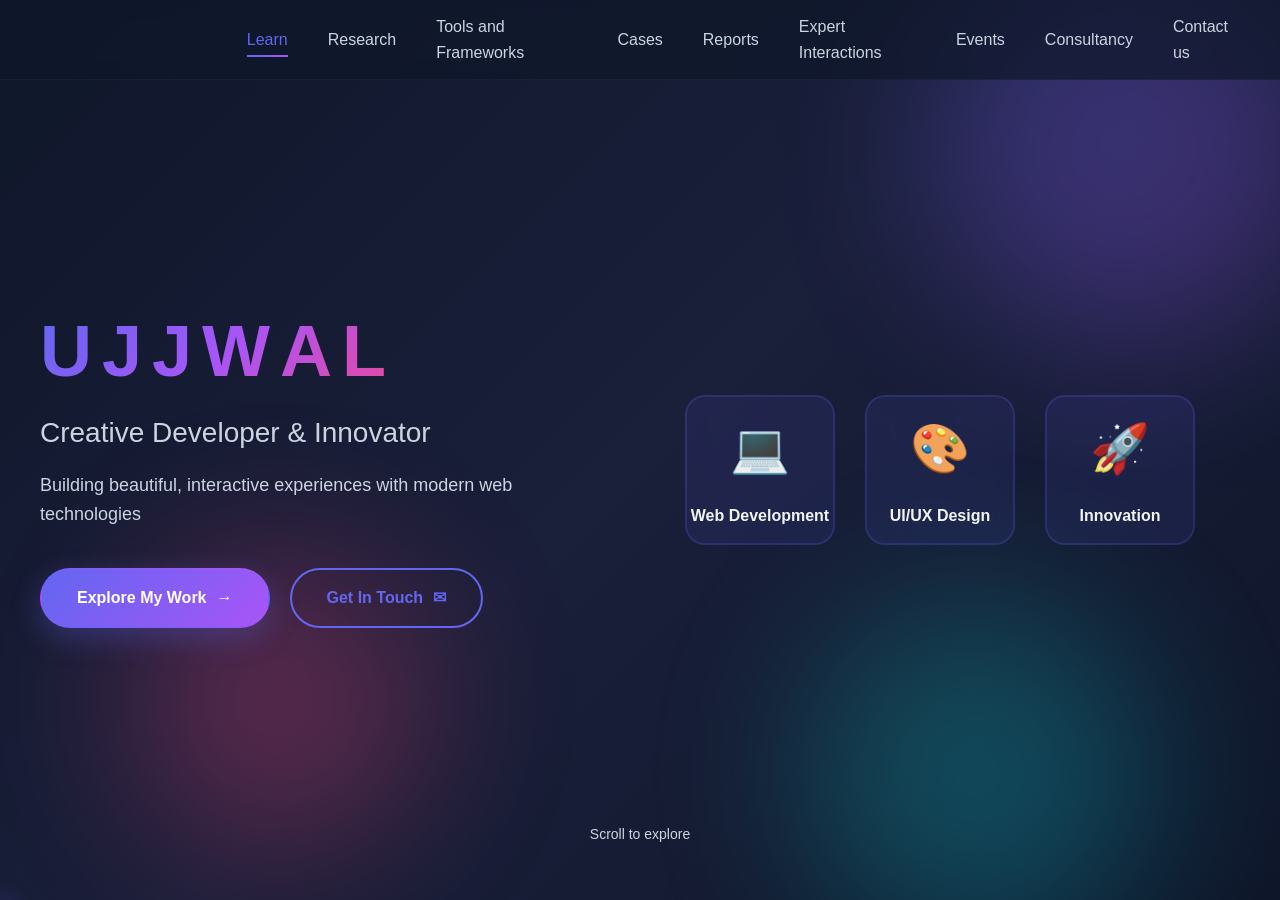
==== index.html @ 7ecb1245 "Update index.html" ====
<!DOCTYPE html>
<html lang="en">
<head>
    <meta charset="UTF-8">
    <meta name="viewport" content="width=device-width, initial-scale=1.0">
    <title> Servitization by Ujjwal</title>
    <link rel="stylesheet" href="styles.css">
</head>
<body>
    <!-- Animated Background -->
    <div class="animated-bg">
        <div class="bg-orb bg-orb-1"></div>
        <div class="bg-orb bg-orb-2"></div>
        <div class="bg-orb bg-orb-3"></div>
    </div>

    <!-- Navigation Bar -->
    <nav class="navbar">
        <div class="nav-container">
            <div class="logo">
                <span class="logo-text">
                    <span class="letter" style="--delay: 0s;">S</span>
                    <span class="letter" style="--delay: 0.05s;">E</span>
                    <span class="letter" style="--delay: 0.1s;">R</span>
                    <span class="letter" style="--delay: 0.15s;">V</span>
                    <span class="letter" style="--delay: 0.2s;">I</span>
                    <span class="letter" style="--delay: 0.25s;">T</span>
                    <span class="letter" style="--delay: 0.3s;">I</span>
                    <span class="letter" style="--delay: 0.35s;">Z</span>
                    <span class="letter" style="--delay: 0.4s;">A</span>
                    <span class="letter" style="--delay: 0.45s;">T</span>
                    <span class="letter" style="--delay: 0.5s;">I</span>
                    <span class="letter" style="--delay: 0.55s;">O</span>
                    <span class="letter" style="--delay: 0.6s;">N</span>
                </span>
            </div>
            <div class="nav-menu">
                <a href="index.html" class="nav-link active">Learn</a>
                <a href="about.html" class="nav-link">Research</a>
                <a href="about.html" class="nav-link">Tools and Frameworks</a>
                <a href="education.html" class="nav-link">Cases</a>
                <a href="experience.html" class="nav-link">Reports</a>
                <a href="publications.html" class="nav-link">Expert Interactions</a>
                <a href="conferences.html" class="nav-link">Events</a>
                <a href="contact.html" class="nav-link">Consultancy</a>
                <a href="contact.html" class="nav-link">Contact us</a>
            </div>
            <div class="hamburger">
                <span></span>
                <span></span>
                <span></span>
            </div>
        </div>
    </nav>

    <!-- Home Section -->
    <section class="hero">
        <div class="hero-content">
            <h1 class="hero-title">
                <span class="name-text">
                    <span class="char">U</span>
                    <span class="char">J</span>
                    <span class="char">J</span>
                    <span class="char">W</span>
                    <span class="char">A</span>
                    <span class="char">L</span>
                </span>
            </h1>
            <p class="hero-subtitle">Creative Developer & Innovator</p>
            <p class="hero-description">Building beautiful, interactive experiences with modern web technologies</p>
            
            <div class="cta-buttons">
                <a href="about.html" class="btn btn-primary">
                    <span class="btn-text">Explore My Work</span>
                    <span class="btn-icon">→</span>
                </a>
                <a href="contact.html" class="btn btn-secondary">
                    <span class="btn-text">Get In Touch</span>
                    <span class="btn-icon">✉</span>
                </a>
            </div>
        </div>

        <div class="floating-cards">
            <div class="card card-1">
                <div class="card-icon">💻</div>
                <p>Web Development</p>
            </div>
            <div class="card card-2">
                <div class="card-icon">🎨</div>
                <p>UI/UX Design</p>
            </div>
            <div class="card card-3">
                <div class="card-icon">🚀</div>
                <p>Innovation</p>
            </div>
        </div>
    </section>

    <!-- Scroll Indicator -->
    <div class="scroll-indicator">
        <span>Scroll to explore</span>
        <div class="scroll-mouse">
            <div class="scroll-wheel"></div>
        </div>
    </div>

    <!-- Cursor -->
    <div class="custom-cursor"></div>
    <div class="cursor-follower"></div>

    <script src="script.js"></script>
</body>
</html>
---- styles.css ----
:root { --primary-color: #6366f1; --secondary-color: #a855f7; --accent-color: #ec4899; --dark-bg: #0f172a; --dark-lighter: #1e293b; --text-primary: #f1f5f9; --text-secondary: #cbd5e1; } * { margin: 0; padding: 0; box-sizing: border-box; } html { scroll-behavior: smooth; } body { font-family: 'Segoe UI', Tahoma, Geneva, Verdana, sans-serif; background-color: var(--dark-bg); color: var(--text-primary); overflow-x: hidden; line-height: 1.6; } .animated-bg { position: fixed; top: 0; left: 0; width: 100%; height: 100%; z-index: -1; background: linear-gradient(135deg, #0f172a 0%, #1a1f3a 50%, #0f172a 100%); overflow: hidden; } .bg-orb { position: absolute; border-radius: 50%; filter: blur(80px); opacity: 0.3; animation: float 15s ease-in-out infinite; } .bg-orb-1 { width: 400px; height: 400px; background: linear-gradient(135deg, #6366f1, #a855f7); top: -50px; right: -50px; } .bg-orb-2 { width: 300px; height: 300px; background: linear-gradient(135deg, #ec4899, #f43f5e); bottom: 50px; left: 10%; animation-delay: 5s; } .bg-orb-3 { width: 350px; height: 350px; background: linear-gradient(135deg, #14b8a6, #06b6d4); bottom: -50px; right: 10%; animation-delay: 10s; } @keyframes float { 0%, 100% { transform: translate(0, 0); } 50% { transform: translate(30px, -30px); } } .custom-cursor, .cursor-follower { position: fixed; pointer-events: none; z-index: 9999; } .custom-cursor { width: 12px; height: 12px; background-color: var(--primary-color); border-radius: 50%; box-shadow: 0 0 20px rgba(99, 102, 241, 0.6); } .cursor-follower { width: 40px; height: 40px; border: 2px solid var(--primary-color); border-radius: 50%; opacity: 0.5; } .navbar { position: fixed; top: 0; left: 0; width: 100%; height: 80px; background: rgba(15, 23, 42, 0.7); backdrop-filter: blur(10px); border-bottom: 1px solid rgba(51, 65, 85, 0.2); z-index: 1000; display: flex; align-items: center; padding: 0 40px; } .nav-container { max-width: 1400px; margin: 0 auto; width: 100%; display: flex; align-items: center; justify-content: space-between; } .logo-text { display: flex; gap: 2px; font-size: 24px; font-weight: 800; background: linear-gradient(135deg, #6366f1, #a855f7, #ec4899); -webkit-background-clip: text; -webkit-text-fill-color: transparent; background-clip: text; } .letter { display: inline-block; animation: letterFloat 3s ease-in-out infinite; } @keyframes letterFloat { 0%, 100% { transform: translateY(0); } 50% { transform: translateY(-10px); } } .nav-menu { display: flex; gap: 40px; align-items: center; } .nav-link { color: var(--text-secondary); text-decoration: none; font-weight: 500; position: relative; transition: all 0.3s ease; } .nav-link::after { content: ''; position: absolute; bottom: -5px; left: 0; width: 0; height: 2px; background: linear-gradient(90deg, var(--primary-color), var(--secondary-color)); transition: width 0.3s ease; } .nav-link:hover, .nav-link.active { color: var(--primary-color); } .nav-link:hover::after, .nav-link.active::after { width: 100%; } .hero { min-height: 100vh; display: flex; align-items: center; justify-content: space-between; padding: 80px 40px 40px; max-width: 1400px; margin: 0 auto; position: relative; } .hero-content { flex: 1; } .hero-title { font-size: 72px; font-weight: 900; line-height: 1.1; margin-bottom: 20px; background: linear-gradient(135deg, #6366f1, #a855f7, #ec4899, #f97316); -webkit-background-clip: text; -webkit-text-fill-color: transparent; background-clip: text; } .name-text { display: flex; flex-wrap: wrap; gap: 10px; } .char { display: inline-block; animation: charBounce 0.6s ease-out backwards; } @keyframes charBounce { 0% { opacity: 0; transform: translateY(50px) scale(0.3); } 50% { transform: translateY(-10px); } 100% { opacity: 1; transform: translateY(0) scale(1); } } .hero-subtitle { font-size: 28px; color: var(--text-secondary); margin-bottom: 15px; } .hero-description { font-size: 18px; color: var(--text-secondary); margin-bottom: 40px; max-width: 500px; } .cta-buttons { display: flex; gap: 20px; flex-wrap: wrap; } .btn { padding: 15px 35px; border-radius: 50px; text-decoration: none; font-weight: 600; display: inline-flex; align-items: center; gap: 10px; transition: all 0.3s ease; border: 2px solid transparent; cursor: pointer; } .btn-primary { background: linear-gradient(135deg, var(--primary-color), var(--secondary-color)); color: white; box-shadow: 0 10px 30px rgba(99, 102, 241, 0.3); } .btn-primary:hover { transform: translateY(-3px); box-shadow: 0 15px 40px rgba(99, 102, 241, 0.5); } .btn-secondary { background: transparent; border: 2px solid var(--primary-color); color: var(--primary-color); } .btn-secondary:hover { background: var(--primary-color); color: white; } .floating-cards { flex: 1; display: flex; justify-content: center; align-items: center; gap: 30px; flex-wrap: wrap; } .card { width: 150px; height: 150px; background: rgba(99, 102, 241, 0.1); border: 2px solid rgba(99, 102, 241, 0.2); border-radius: 20px; display: flex; flex-direction: column; align-items: center; justify-content: center; gap: 15px; backdrop-filter: blur(10px); animation: floatCard 6s ease-in-out infinite; transition: all 0.3s ease; } .card:hover { border-color: var(--primary-color); background: rgba(99, 102, 241, 0.15); transform: scale(1.05); } .card-icon { font-size: 48px; } .card p { text-align: center; font-weight: 600; } @keyframes floatCard { 0%, 100% { transform: translateY(0); } 50% { transform: translateY(-20px); } } .scroll-indicator { position: absolute; bottom: 40px; left: 50%; transform: translateX(-50%); text-align: center; } .scroll-indicator span { display: block; margin-bottom: 15px; color: var(--text-secondary); font-size: 14px; } .container { max-width: 1200px; margin: 0 auto; padding: 0 40px; } .section-title { font-size: 56px; font-weight: 900; text-align: center; margin-bottom: 60px; background: linear-gradient(135deg, var(--primary-color), var(--secondary-color), var(--accent-color)); -webkit-background-clip: text; -webkit-text-fill-color: transparent; background-clip: text; } .about-section, .education-section, .experience-section, .publications-section, .conferences-section, .contact-section { min-height: 100vh; padding: 100px 40px; display: flex; align-items: center; } .about-content { display: grid; grid-template-columns: 1fr 1fr; gap: 60px; align-items: start; } .about-text p { font-size: 18px; color: var(--text-secondary); margin-bottom: 20px; line-height: 1.8; } .skills-grid { display: grid; grid-template-columns: repeat(auto-fit, minmax(200px, 1fr)); gap: 20px; } .skill-card { background: rgba(99, 102, 241, 0.1); border: 2px solid rgba(99, 102, 241, 0.2); border-radius: 15px; padding: 25px; backdrop-filter: blur(10px); transition: all 0.3s ease; } .skill-card:hover { border-color: var(--secondary-color); background: rgba(168, 85, 247, 0.15); transform: translateY(-10px); } .skill-card h3 { color: var(--primary-color); margin-bottom: 15px; } .skill-card ul { list-style: none; } .skill-card li { color: var(--text-secondary); padding: 8px 0; } .timeline { position: relative; padding: 20px 0; } .timeline::before { content: ''; position: absolute; left: 50%; transform: translateX(-50%); width: 2px; height: 100%; background: linear-gradient(180deg, var(--primary-color), var(--secondary-color), transparent); } .timeline-item { margin-bottom: 50px; position: relative; } .timeline-marker { position: absolute; left: 50%; transform: translateX(-50%); width: 20px; height: 20px; background: var(--primary-color); border: 4px solid var(--dark-bg); border-radius: 50%; top: 0; } .timeline-content { width: calc(50% - 30px); background: rgba(99, 102, 241, 0.1); border: 2px solid rgba(99, 102, 241, 0.2); border-radius: 15px; padding: 25px; backdrop-filter: blur(10px); transition: all 0.3s ease; } .timeline-item:nth-child(odd) .timeline-content { margin-left: 0; margin-right: auto; } .timeline-item:nth-child(even) .timeline-content { margin-left: auto; margin-right: 0; } .timeline-content:hover { border-color: var(--secondary-color); background: rgba(168, 85, 247, 0.15); } .timeline-content h3 { color: var(--primary-color); margin-bottom: 10px; } .institution, .company { font-weight: 600; color: var(--secondary-color); } .publications-grid, .conferences-grid { display: grid; grid-template-columns: repeat(auto-fit, minmax(300px, 1fr)); gap: 25px; } .publication-card, .conference-card { background: rgba(99, 102, 241, 0.1); border: 2px solid rgba(99, 102, 241, 0.2); border-radius: 15px; padding: 25px; backdrop-filter: blur(10px); transition: all 0.3s ease; } .publication-card:hover, .conference-card:hover { border-color: var(--secondary-color); background: rgba(168, 85, 247, 0.15); transform: translateY(-10px); } .pub-date, .conf-status { background: rgba(99, 102, 241, 0.2); color: var(--primary-color); padding: 5px 12px; border-radius: 20px; font-size: 12px; font-weight: 600; } .contact-content { display: grid; grid-template-columns: 1fr 1fr; gap: 60px; margin-bottom: 80px; } .contact-info { display: grid; grid-template-columns: 1fr 1fr; gap: 20px; } .contact-card { background: rgba(99, 102, 241, 0.1); border: 2px solid rgba(99, 102, 241, 0.2); border-radius: 15px; padding: 25px; backdrop-filter: blur(10px); text-align: center; transition: all 0.3s ease; } .contact-card:hover { border-color: var(--secondary-color); background: rgba(168, 85, 247, 0.15); transform: translateY(-10px); } .contact-icon { font-size: 40px; margin-bottom: 15px; } .contact-form { display: flex; flex-direction: column; gap: 20px; } .form-group { display: flex; flex-direction: column; gap: 10px; } .form-group label { color: var(--text-primary); font-weight: 600; } .form-group input, .form-group textarea { background: rgba(99, 102, 241, 0.1); border: 2px solid rgba(99, 102, 241, 0.2); border-radius: 10px; padding: 12px 16px; color: var(--text-primary); font-family: inherit; font-size: 16px; transition: all 0.3s ease; } .form-group input:focus, .form-group textarea:focus { outline: none; border-color: var(--secondary-color); background: rgba(168, 85, 247, 0.15); } .form-submit { width: 100%; margin-top: 10px; } @media (max-width: 1024px) { .hero { flex-direction: column; text-align: center; } .about-content { grid-template-columns: 1fr; } .contact-content { grid-template-columns: 1fr; } .timeline::before { left: 0; } .timeline-content { width: 100%; margin-left: 0 !important; } } @media (max-width: 768px) { .nav-menu { display: none; } .hero { padding: 80px 20px 40px; } .hero-title { font-size: 36px; } .section-title { font-size: 36px; } .floating-cards { flex-direction: column; } .navbar { padding: 0 20px; } .container { padding: 0 20px; } }
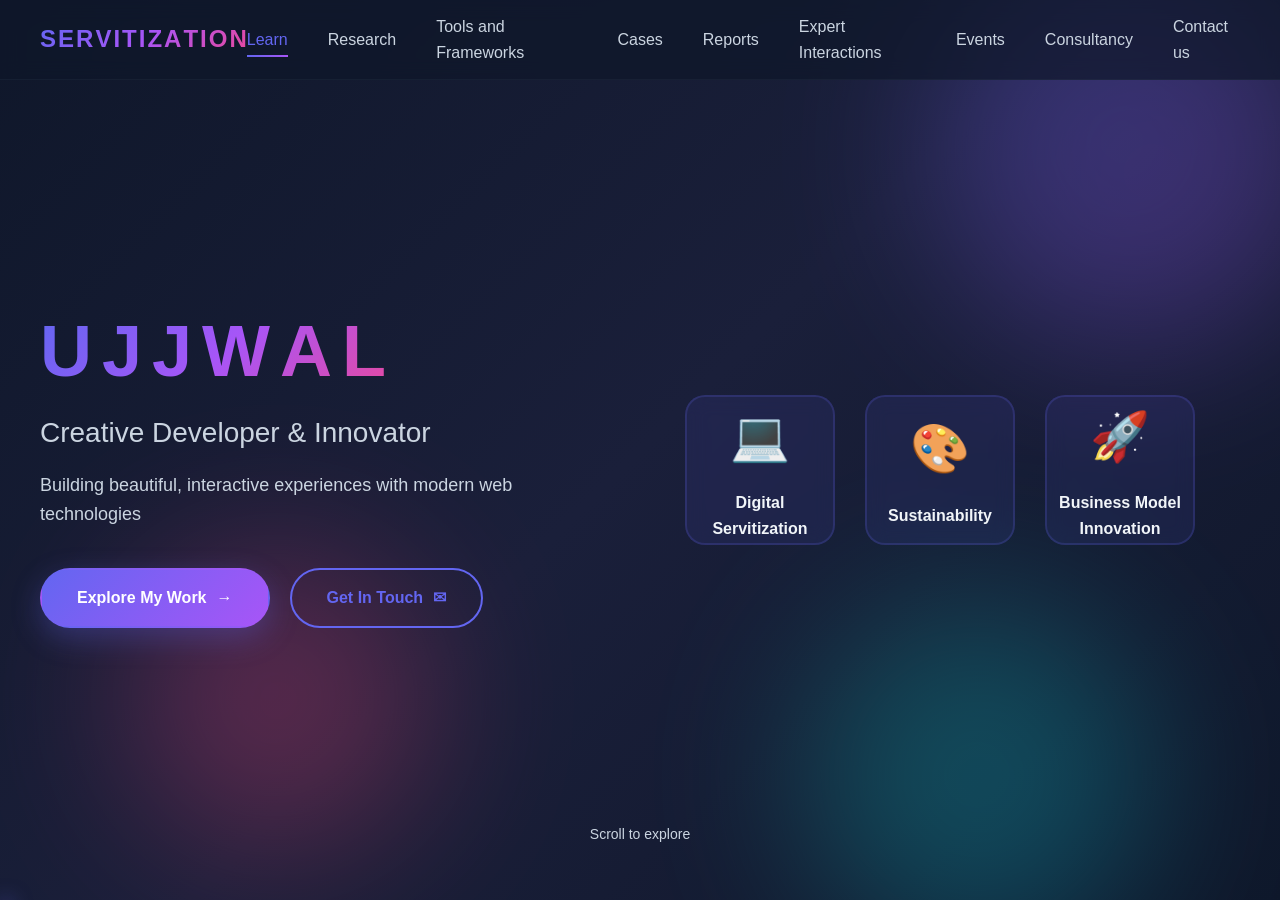
==== commit bab1933c: "Update index.html" ====
--- a/index.html
+++ b/index.html
@@ -84,15 +84,15 @@
         <div class="floating-cards">
             <div class="card card-1">
                 <div class="card-icon">💻</div>
-                <p>Web Development</p>
+                <p>Digital Servitization</p>
             </div>
             <div class="card card-2">
                 <div class="card-icon">🎨</div>
-                <p>UI/UX Design</p>
+                <p>Sustainability</p>
             </div>
             <div class="card card-3">
                 <div class="card-icon">🚀</div>
-                <p>Innovation</p>
+                <p>Business Model Innovation</p>
             </div>
         </div>
     </section>
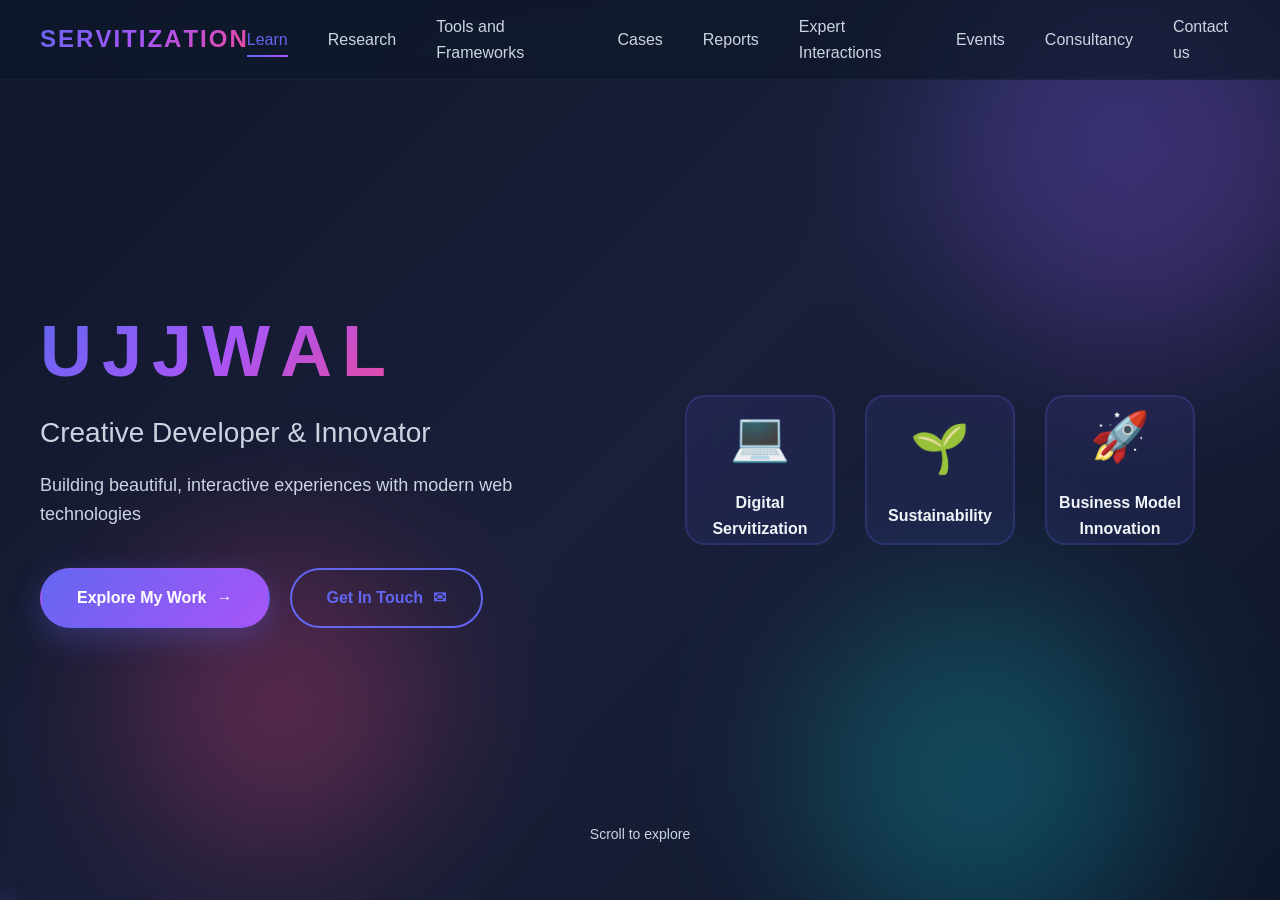
==== commit 8a8b2278: "Update index.html" ====
--- a/index.html
+++ b/index.html
@@ -87,7 +87,7 @@
                 <p>Digital Servitization</p>
             </div>
             <div class="card card-2">
-                <div class="card-icon">🎨</div>
+                <div class="card-icon">🌱</div>
                 <p>Sustainability</p>
             </div>
             <div class="card card-3">
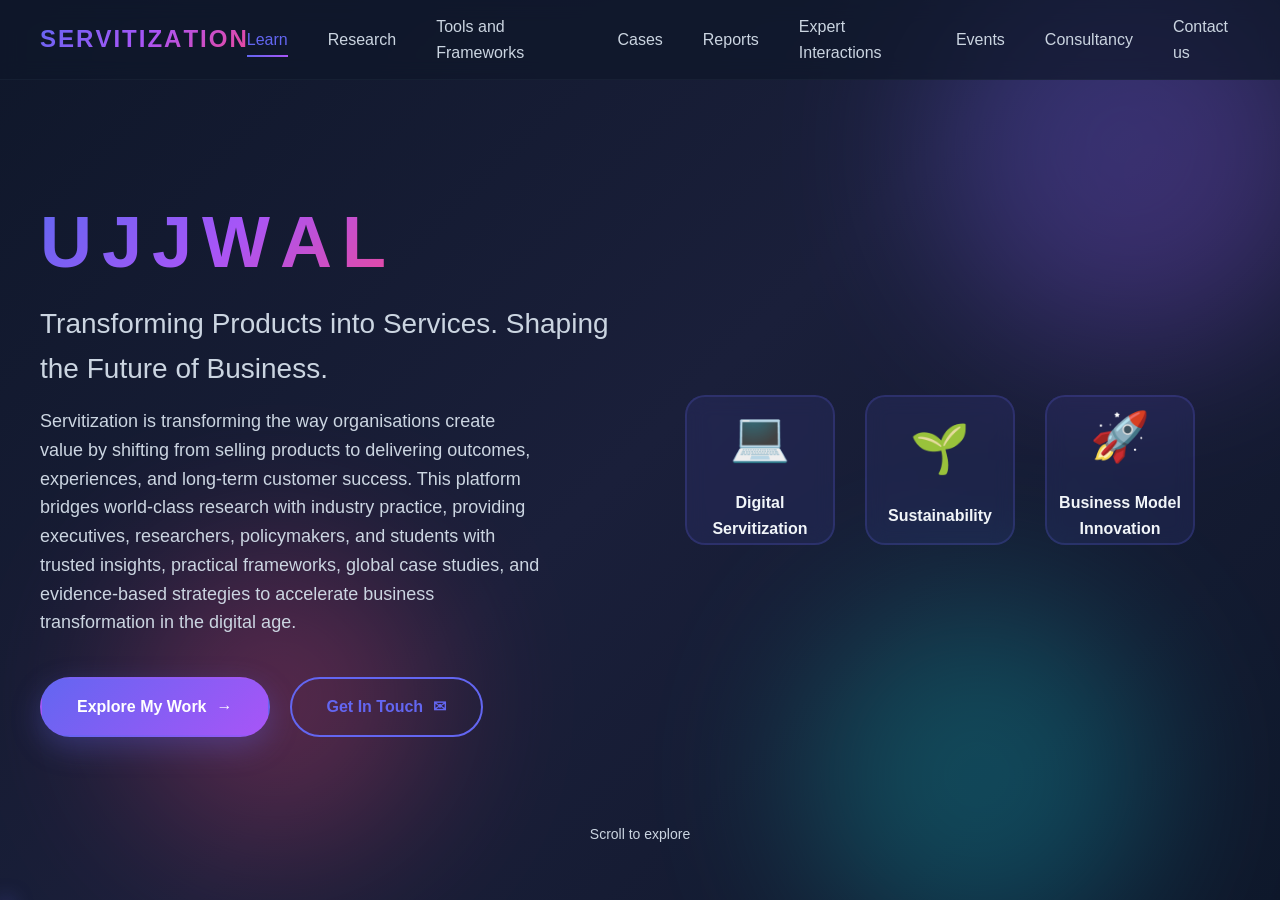
==== commit 32f8b3f7: "Update index.html" ====
--- a/index.html
+++ b/index.html
@@ -66,8 +66,8 @@
                     <span class="char">L</span>
                 </span>
             </h1>
-            <p class="hero-subtitle">Creative Developer & Innovator</p>
-            <p class="hero-description">Building beautiful, interactive experiences with modern web technologies</p>
+            <p class="hero-subtitle">Transforming Products into Services. Shaping the Future of Business.</p>
+            <p class="hero-description">Servitization is transforming the way organisations create value by shifting from selling products to delivering outcomes, experiences, and long-term customer success. This platform bridges world-class research with industry practice, providing executives, researchers, policymakers, and students with trusted insights, practical frameworks, global case studies, and evidence-based strategies to accelerate business transformation in the digital age.</p>
             
             <div class="cta-buttons">
                 <a href="about.html" class="btn btn-primary">
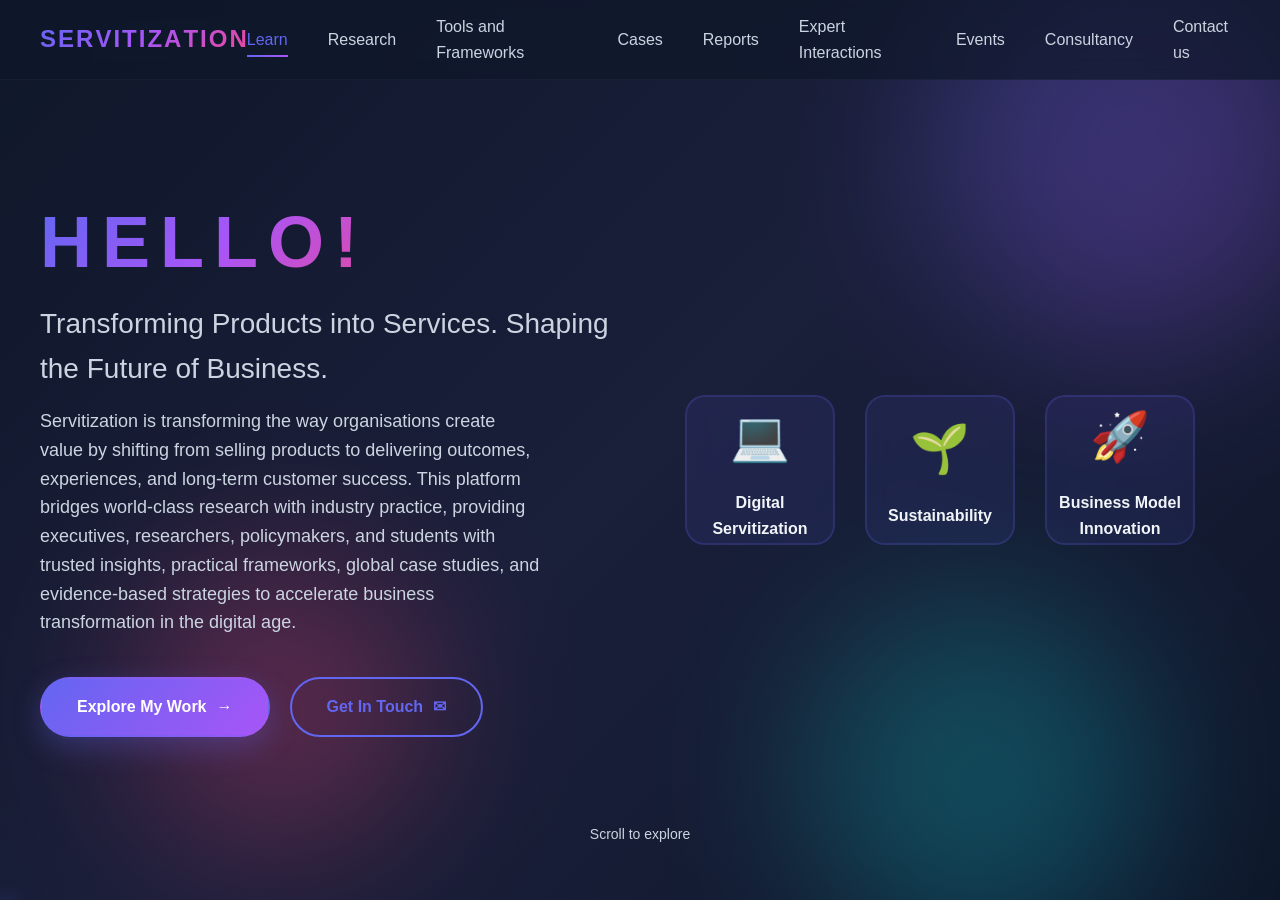
==== commit 2cf32fa1: "Update index.html" ====
--- a/index.html
+++ b/index.html
@@ -58,12 +58,12 @@
         <div class="hero-content">
             <h1 class="hero-title">
                 <span class="name-text">
-                    <span class="char">U</span>
-                    <span class="char">J</span>
-                    <span class="char">J</span>
-                    <span class="char">W</span>
-                    <span class="char">A</span>
+                    <span class="char">H</span>
+                    <span class="char">E</span>
                     <span class="char">L</span>
+                    <span class="char">L</span>
+                    <span class="char">O</span>
+                    <span class="char">!</span>
                 </span>
             </h1>
             <p class="hero-subtitle">Transforming Products into Services. Shaping the Future of Business.</p>
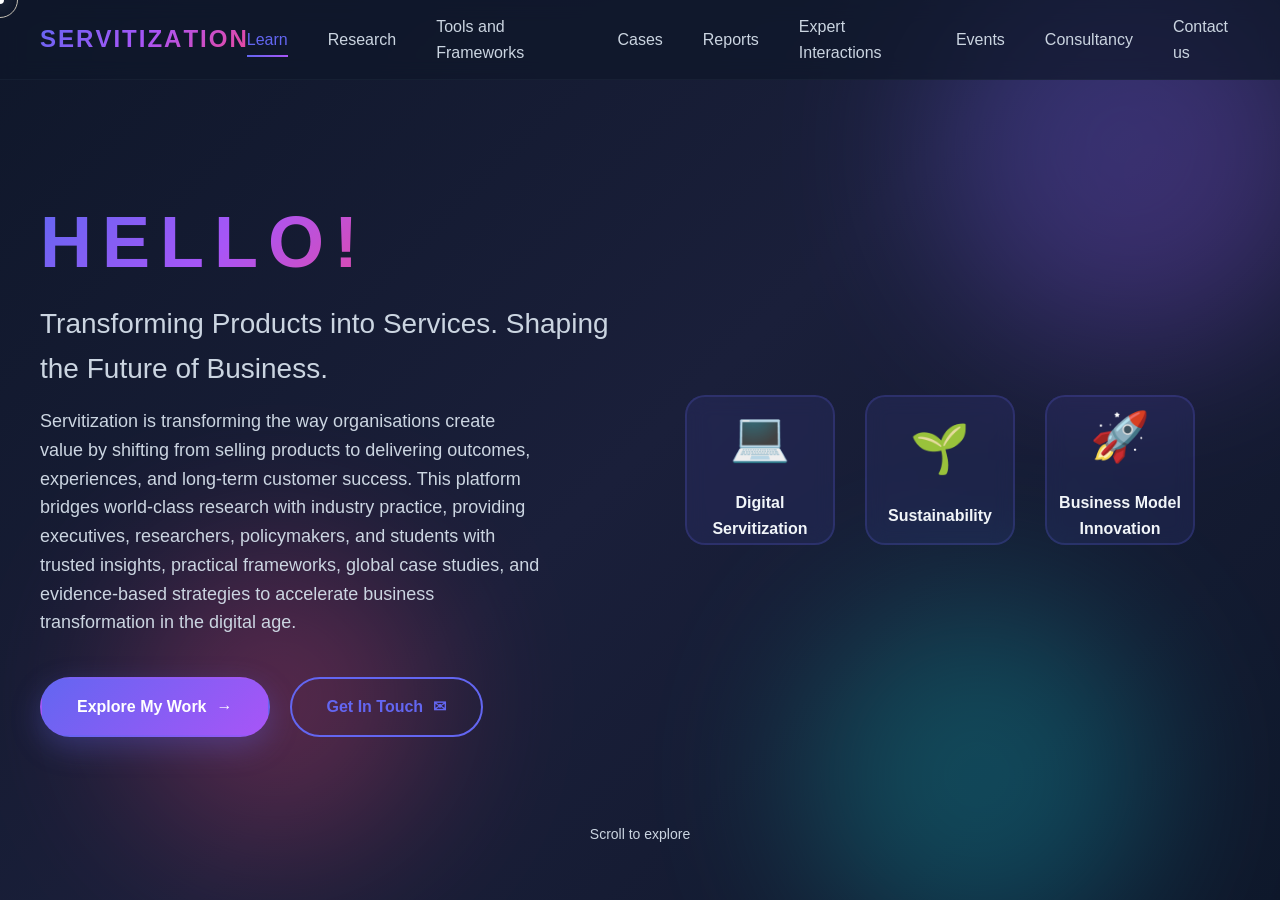
==== commit 4a85c39b: "Fix HTML structure by moving closing body tag" ====
--- a/index.html
+++ b/index.html
@@ -105,10 +105,11 @@
         </div>
     </div>
 
+
+</body>
     <!-- Cursor -->
     <div class="custom-cursor"></div>
     <div class="cursor-follower"></div>
 
     <script src="script.js"></script>
-</body>
 </html>
--- a/styles.css
+++ b/styles.css
@@ -1 +1,45 @@
-:root { --primary-color: #6366f1; --secondary-color: #a855f7; --accent-color: #ec4899; --dark-bg: #0f172a; --dark-lighter: #1e293b; --text-primary: #f1f5f9; --text-secondary: #cbd5e1; } * { margin: 0; padding: 0; box-sizing: border-box; } html { scroll-behavior: smooth; } body { font-family: 'Segoe UI', Tahoma, Geneva, Verdana, sans-serif; background-color: var(--dark-bg); color: var(--text-primary); overflow-x: hidden; line-height: 1.6; } .animated-bg { position: fixed; top: 0; left: 0; width: 100%; height: 100%; z-index: -1; background: linear-gradient(135deg, #0f172a 0%, #1a1f3a 50%, #0f172a 100%); overflow: hidden; } .bg-orb { position: absolute; border-radius: 50%; filter: blur(80px); opacity: 0.3; animation: float 15s ease-in-out infinite; } .bg-orb-1 { width: 400px; height: 400px; background: linear-gradient(135deg, #6366f1, #a855f7); top: -50px; right: -50px; } .bg-orb-2 { width: 300px; height: 300px; background: linear-gradient(135deg, #ec4899, #f43f5e); bottom: 50px; left: 10%; animation-delay: 5s; } .bg-orb-3 { width: 350px; height: 350px; background: linear-gradient(135deg, #14b8a6, #06b6d4); bottom: -50px; right: 10%; animation-delay: 10s; } @keyframes float { 0%, 100% { transform: translate(0, 0); } 50% { transform: translate(30px, -30px); } } .custom-cursor, .cursor-follower { position: fixed; pointer-events: none; z-index: 9999; } .custom-cursor { width: 12px; height: 12px; background-color: var(--primary-color); border-radius: 50%; box-shadow: 0 0 20px rgba(99, 102, 241, 0.6); } .cursor-follower { width: 40px; height: 40px; border: 2px solid var(--primary-color); border-radius: 50%; opacity: 0.5; } .navbar { position: fixed; top: 0; left: 0; width: 100%; height: 80px; background: rgba(15, 23, 42, 0.7); backdrop-filter: blur(10px); border-bottom: 1px solid rgba(51, 65, 85, 0.2); z-index: 1000; display: flex; align-items: center; padding: 0 40px; } .nav-container { max-width: 1400px; margin: 0 auto; width: 100%; display: flex; align-items: center; justify-content: space-between; } .logo-text { display: flex; gap: 2px; font-size: 24px; font-weight: 800; background: linear-gradient(135deg, #6366f1, #a855f7, #ec4899); -webkit-background-clip: text; -webkit-text-fill-color: transparent; background-clip: text; } .letter { display: inline-block; animation: letterFloat 3s ease-in-out infinite; } @keyframes letterFloat { 0%, 100% { transform: translateY(0); } 50% { transform: translateY(-10px); } } .nav-menu { display: flex; gap: 40px; align-items: center; } .nav-link { color: var(--text-secondary); text-decoration: none; font-weight: 500; position: relative; transition: all 0.3s ease; } .nav-link::after { content: ''; position: absolute; bottom: -5px; left: 0; width: 0; height: 2px; background: linear-gradient(90deg, var(--primary-color), var(--secondary-color)); transition: width 0.3s ease; } .nav-link:hover, .nav-link.active { color: var(--primary-color); } .nav-link:hover::after, .nav-link.active::after { width: 100%; } .hero { min-height: 100vh; display: flex; align-items: center; justify-content: space-between; padding: 80px 40px 40px; max-width: 1400px; margin: 0 auto; position: relative; } .hero-content { flex: 1; } .hero-title { font-size: 72px; font-weight: 900; line-height: 1.1; margin-bottom: 20px; background: linear-gradient(135deg, #6366f1, #a855f7, #ec4899, #f97316); -webkit-background-clip: text; -webkit-text-fill-color: transparent; background-clip: text; } .name-text { display: flex; flex-wrap: wrap; gap: 10px; } .char { display: inline-block; animation: charBounce 0.6s ease-out backwards; } @keyframes charBounce { 0% { opacity: 0; transform: translateY(50px) scale(0.3); } 50% { transform: translateY(-10px); } 100% { opacity: 1; transform: translateY(0) scale(1); } } .hero-subtitle { font-size: 28px; color: var(--text-secondary); margin-bottom: 15px; } .hero-description { font-size: 18px; color: var(--text-secondary); margin-bottom: 40px; max-width: 500px; } .cta-buttons { display: flex; gap: 20px; flex-wrap: wrap; } .btn { padding: 15px 35px; border-radius: 50px; text-decoration: none; font-weight: 600; display: inline-flex; align-items: center; gap: 10px; transition: all 0.3s ease; border: 2px solid transparent; cursor: pointer; } .btn-primary { background: linear-gradient(135deg, var(--primary-color), var(--secondary-color)); color: white; box-shadow: 0 10px 30px rgba(99, 102, 241, 0.3); } .btn-primary:hover { transform: translateY(-3px); box-shadow: 0 15px 40px rgba(99, 102, 241, 0.5); } .btn-secondary { background: transparent; border: 2px solid var(--primary-color); color: var(--primary-color); } .btn-secondary:hover { background: var(--primary-color); color: white; } .floating-cards { flex: 1; display: flex; justify-content: center; align-items: center; gap: 30px; flex-wrap: wrap; } .card { width: 150px; height: 150px; background: rgba(99, 102, 241, 0.1); border: 2px solid rgba(99, 102, 241, 0.2); border-radius: 20px; display: flex; flex-direction: column; align-items: center; justify-content: center; gap: 15px; backdrop-filter: blur(10px); animation: floatCard 6s ease-in-out infinite; transition: all 0.3s ease; } .card:hover { border-color: var(--primary-color); background: rgba(99, 102, 241, 0.15); transform: scale(1.05); } .card-icon { font-size: 48px; } .card p { text-align: center; font-weight: 600; } @keyframes floatCard { 0%, 100% { transform: translateY(0); } 50% { transform: translateY(-20px); } } .scroll-indicator { position: absolute; bottom: 40px; left: 50%; transform: translateX(-50%); text-align: center; } .scroll-indicator span { display: block; margin-bottom: 15px; color: var(--text-secondary); font-size: 14px; } .container { max-width: 1200px; margin: 0 auto; padding: 0 40px; } .section-title { font-size: 56px; font-weight: 900; text-align: center; margin-bottom: 60px; background: linear-gradient(135deg, var(--primary-color), var(--secondary-color), var(--accent-color)); -webkit-background-clip: text; -webkit-text-fill-color: transparent; background-clip: text; } .about-section, .education-section, .experience-section, .publications-section, .conferences-section, .contact-section { min-height: 100vh; padding: 100px 40px; display: flex; align-items: center; } .about-content { display: grid; grid-template-columns: 1fr 1fr; gap: 60px; align-items: start; } .about-text p { font-size: 18px; color: var(--text-secondary); margin-bottom: 20px; line-height: 1.8; } .skills-grid { display: grid; grid-template-columns: repeat(auto-fit, minmax(200px, 1fr)); gap: 20px; } .skill-card { background: rgba(99, 102, 241, 0.1); border: 2px solid rgba(99, 102, 241, 0.2); border-radius: 15px; padding: 25px; backdrop-filter: blur(10px); transition: all 0.3s ease; } .skill-card:hover { border-color: var(--secondary-color); background: rgba(168, 85, 247, 0.15); transform: translateY(-10px); } .skill-card h3 { color: var(--primary-color); margin-bottom: 15px; } .skill-card ul { list-style: none; } .skill-card li { color: var(--text-secondary); padding: 8px 0; } .timeline { position: relative; padding: 20px 0; } .timeline::before { content: ''; position: absolute; left: 50%; transform: translateX(-50%); width: 2px; height: 100%; background: linear-gradient(180deg, var(--primary-color), var(--secondary-color), transparent); } .timeline-item { margin-bottom: 50px; position: relative; } .timeline-marker { position: absolute; left: 50%; transform: translateX(-50%); width: 20px; height: 20px; background: var(--primary-color); border: 4px solid var(--dark-bg); border-radius: 50%; top: 0; } .timeline-content { width: calc(50% - 30px); background: rgba(99, 102, 241, 0.1); border: 2px solid rgba(99, 102, 241, 0.2); border-radius: 15px; padding: 25px; backdrop-filter: blur(10px); transition: all 0.3s ease; } .timeline-item:nth-child(odd) .timeline-content { margin-left: 0; margin-right: auto; } .timeline-item:nth-child(even) .timeline-content { margin-left: auto; margin-right: 0; } .timeline-content:hover { border-color: var(--secondary-color); background: rgba(168, 85, 247, 0.15); } .timeline-content h3 { color: var(--primary-color); margin-bottom: 10px; } .institution, .company { font-weight: 600; color: var(--secondary-color); } .publications-grid, .conferences-grid { display: grid; grid-template-columns: repeat(auto-fit, minmax(300px, 1fr)); gap: 25px; } .publication-card, .conference-card { background: rgba(99, 102, 241, 0.1); border: 2px solid rgba(99, 102, 241, 0.2); border-radius: 15px; padding: 25px; backdrop-filter: blur(10px); transition: all 0.3s ease; } .publication-card:hover, .conference-card:hover { border-color: var(--secondary-color); background: rgba(168, 85, 247, 0.15); transform: translateY(-10px); } .pub-date, .conf-status { background: rgba(99, 102, 241, 0.2); color: var(--primary-color); padding: 5px 12px; border-radius: 20px; font-size: 12px; font-weight: 600; } .contact-content { display: grid; grid-template-columns: 1fr 1fr; gap: 60px; margin-bottom: 80px; } .contact-info { display: grid; grid-template-columns: 1fr 1fr; gap: 20px; } .contact-card { background: rgba(99, 102, 241, 0.1); border: 2px solid rgba(99, 102, 241, 0.2); border-radius: 15px; padding: 25px; backdrop-filter: blur(10px); text-align: center; transition: all 0.3s ease; } .contact-card:hover { border-color: var(--secondary-color); background: rgba(168, 85, 247, 0.15); transform: translateY(-10px); } .contact-icon { font-size: 40px; margin-bottom: 15px; } .contact-form { display: flex; flex-direction: column; gap: 20px; } .form-group { display: flex; flex-direction: column; gap: 10px; } .form-group label { color: var(--text-primary); font-weight: 600; } .form-group input, .form-group textarea { background: rgba(99, 102, 241, 0.1); border: 2px solid rgba(99, 102, 241, 0.2); border-radius: 10px; padding: 12px 16px; color: var(--text-primary); font-family: inherit; font-size: 16px; transition: all 0.3s ease; } .form-group input:focus, .form-group textarea:focus { outline: none; border-color: var(--secondary-color); background: rgba(168, 85, 247, 0.15); } .form-submit { width: 100%; margin-top: 10px; } @media (max-width: 1024px) { .hero { flex-direction: column; text-align: center; } .about-content { grid-template-columns: 1fr; } .contact-content { grid-template-columns: 1fr; } .timeline::before { left: 0; } .timeline-content { width: 100%; margin-left: 0 !important; } } @media (max-width: 768px) { .nav-menu { display: none; } .hero { padding: 80px 20px 40px; } .hero-title { font-size: 36px; } .section-title { font-size: 36px; } .floating-cards { flex-direction: column; } .navbar { padding: 0 20px; } .container { padding: 0 20px; } }+:root { --primary-color: #6366f1; --secondary-color: #a855f7; --accent-color: #ec4899; --dark-bg: #0f172a; --dark-lighter: #1e293b; --text-primary: #f1f5f9; --text-secondary: #cbd5e1; } * { margin: 0; padding: 0; box-sizing: border-box; } html { scroll-behavior: smooth; } body { font-family: 'Segoe UI', Tahoma, Geneva, Verdana, sans-serif; background-color: var(--dark-bg); color: var(--text-primary); overflow-x: hidden; line-height: 1.6; } .animated-bg { position: fixed; top: 0; left: 0; width: 100%; height: 100%; z-index: -1; background: linear-gradient(135deg, #0f172a 0%, #1a1f3a 50%, #0f172a 100%); overflow: hidden; } .bg-orb { position: absolute; border-radius: 50%; filter: blur(80px); opacity: 0.3; animation: float 15s ease-in-out infinite; } .bg-orb-1 { width: 400px; height: 400px; background: linear-gradient(135deg, #6366f1, #a855f7); top: -50px; right: -50px; } .bg-orb-2 { width: 300px; height: 300px; background: linear-gradient(135deg, #ec4899, #f43f5e); bottom: 50px; left: 10%; animation-delay: 5s; } .bg-orb-3 { width: 350px; height: 350px; background: linear-gradient(135deg, #14b8a6, #06b6d4); bottom: -50px; right: 10%; animation-delay: 10s; } @keyframes float { 0%, 100% { transform: translate(0, 0); } 50% { transform: translate(30px, -30px); } } /* Hide default cursor */
+body{
+    cursor:none;
+}
+
+/* Small center cursor */
+.custom-cursor{
+    position:fixed;
+    top:0;
+    left:0;
+    width:8px;
+    height:8px;
+    background:#ffffff; /* or var(--primary-color) */
+    border-radius:50%;
+    pointer-events:none;
+    z-index:99999;
+    transform:translate(-50%, -50%);
+    box-shadow:0 0 18px rgba(255,255,255,.5);
+}
+
+/* Outer smooth follower */
+.cursor-follower{
+    position:fixed;
+    top:0;
+    left:0;
+    width:36px;
+    height:36px;
+    border:1.8px solid rgba(255,255,255,.9); /* or var(--primary-color) */
+    border-radius:50%;
+    pointer-events:none;
+    z-index:99998;
+    transform:translate(-50%, -50%);
+    transition:transform .25s ease;
+    mix-blend-mode:difference;
+    opacity:.9;
+} .navbar { position: fixed; top: 0; left: 0; width: 100%; height: 80px; background: rgba(15, 23, 42, 0.7); backdrop-filter: blur(10px); border-bottom: 1px solid rgba(51, 65, 85, 0.2); z-index: 1000; display: flex; align-items: center; padding: 0 40px; } .nav-container { max-width: 1400px; margin: 0 auto; width: 100%; display: flex; align-items: center; justify-content: space-between; } .logo-text { display: flex; gap: 2px; font-size: 24px; font-weight: 800; background: linear-gradient(135deg, #6366f1, #a855f7, #ec4899); -webkit-background-clip: text; -webkit-text-fill-color: transparent; background-clip: text; } .letter { display: inline-block; animation: letterFloat 3s ease-in-out infinite; } @keyframes letterFloat { 0%, 100% { transform: translateY(0); } 50% { transform: translateY(-10px); } } .nav-menu { display: flex; gap: 40px; align-items: center; } .nav-link { color: var(--text-secondary); text-decoration: none; font-weight: 500; position: relative; transition: all 0.3s ease; } .nav-link::after { content: ''; position: absolute; bottom: -5px; left: 0; width: 0; height: 2px; background: linear-gradient(90deg, var(--primary-color), var(--secondary-color)); transition: width 0.3s ease; } .nav-link:hover, .nav-link.active { color: var(--primary-color); } .nav-link:hover::after, .nav-link.active::after { width: 100%; } .hero { min-height: 100vh; display: flex; align-items: center; justify-content: space-between; padding: 80px 40px 40px; max-width: 1400px; margin: 0 auto; position: relative; } .hero-content { flex: 1; } .hero-title { font-size: 72px; font-weight: 900; line-height: 1.1; margin-bottom: 20px; background: linear-gradient(135deg, #6366f1, #a855f7, #ec4899, #f97316); -webkit-background-clip: text; -webkit-text-fill-color: transparent; background-clip: text; } .name-text { display: flex; flex-wrap: wrap; gap: 10px; } .char { display: inline-block; animation: charBounce 0.6s ease-out backwards; } @keyframes charBounce { 0% { opacity: 0; transform: translateY(50px) scale(0.3); } 50% { transform: translateY(-10px); } 100% { opacity: 1; transform: translateY(0) scale(1); } } .hero-subtitle { font-size: 28px; color: var(--text-secondary); margin-bottom: 15px; } .hero-description { font-size: 18px; color: var(--text-secondary); margin-bottom: 40px; max-width: 500px; } .cta-buttons { display: flex; gap: 20px; flex-wrap: wrap; } .btn { padding: 15px 35px; border-radius: 50px; text-decoration: none; font-weight: 600; display: inline-flex; align-items: center; gap: 10px; transition: all 0.3s ease; border: 2px solid transparent; cursor: none; } .btn-primary { background: linear-gradient(135deg, var(--primary-color), var(--secondary-color)); color: white; box-shadow: 0 10px 30px rgba(99, 102, 241, 0.3); } .btn-primary:hover { transform: translateY(-3px); box-shadow: 0 15px 40px rgba(99, 102, 241, 0.5); } .btn-secondary { background: transparent; border: 2px solid var(--primary-color); color: var(--primary-color); } .btn-secondary:hover { background: var(--primary-color); color: white; } .floating-cards { flex: 1; display: flex; justify-content: center; align-items: center; gap: 30px; flex-wrap: wrap; } .card { width: 150px; height: 150px; background: rgba(99, 102, 241, 0.1); border: 2px solid rgba(99, 102, 241, 0.2); border-radius: 20px; display: flex; flex-direction: column; align-items: center; justify-content: center; gap: 15px; backdrop-filter: blur(10px); animation: floatCard 6s ease-in-out infinite; transition: all 0.3s ease; } .card:hover { border-color: var(--primary-color); background: rgba(99, 102, 241, 0.15); transform: scale(1.05); } .card-icon { font-size: 48px; } .card p { text-align: center; font-weight: 600; } @keyframes floatCard { 0%, 100% { transform: translateY(0); } 50% { transform: translateY(-20px); } } .scroll-indicator { position: absolute; bottom: 40px; left: 50%; transform: translateX(-50%); text-align: center; } .scroll-indicator span { display: block; margin-bottom: 15px; color: var(--text-secondary); font-size: 14px; } .container { max-width: 1200px; margin: 0 auto; padding: 0 40px; } .section-title { font-size: 56px; font-weight: 900; text-align: center; margin-bottom: 60px; background: linear-gradient(135deg, var(--primary-color), var(--secondary-color), var(--accent-color)); -webkit-background-clip: text; -webkit-text-fill-color: transparent; background-clip: text; } .about-section, .education-section, .experience-section, .publications-section, .conferences-section, .contact-section { min-height: 100vh; padding: 100px 40px; display: flex; align-items: center; } .about-content { display: grid; grid-template-columns: 1fr 1fr; gap: 60px; align-items: start; } .about-text p { font-size: 18px; color: var(--text-secondary); margin-bottom: 20px; line-height: 1.8; } .skills-grid { display: grid; grid-template-columns: repeat(auto-fit, minmax(200px, 1fr)); gap: 20px; } .skill-card { background: rgba(99, 102, 241, 0.1); border: 2px solid rgba(99, 102, 241, 0.2); border-radius: 15px; padding: 25px; backdrop-filter: blur(10px); transition: all 0.3s ease; } .skill-card:hover { border-color: var(--secondary-color); background: rgba(168, 85, 247, 0.15); transform: translateY(-10px); } .skill-card h3 { color: var(--primary-color); margin-bottom: 15px; } .skill-card ul { list-style: none; } .skill-card li { color: var(--text-secondary); padding: 8px 0; } .timeline { position: relative; padding: 20px 0; } .timeline::before { content: ''; position: absolute; left: 50%; transform: translateX(-50%); width: 2px; height: 100%; background: linear-gradient(180deg, var(--primary-color), var(--secondary-color), transparent); } .timeline-item { margin-bottom: 50px; position: relative; } .timeline-marker { position: absolute; left: 50%; transform: translateX(-50%); width: 20px; height: 20px; background: var(--primary-color); border: 4px solid var(--dark-bg); border-radius: 50%; top: 0; } .timeline-content { width: calc(50% - 30px); background: rgba(99, 102, 241, 0.1); border: 2px solid rgba(99, 102, 241, 0.2); border-radius: 15px; padding: 25px; backdrop-filter: blur(10px); transition: all 0.3s ease; } .timeline-item:nth-child(odd) .timeline-content { margin-left: 0; margin-right: auto; } .timeline-item:nth-child(even) .timeline-content { margin-left: auto; margin-right: 0; } .timeline-content:hover { border-color: var(--secondary-color); background: rgba(168, 85, 247, 0.15); } .timeline-content h3 { color: var(--primary-color); margin-bottom: 10px; } .institution, .company { font-weight: 600; color: var(--secondary-color); } .publications-grid, .conferences-grid { display: grid; grid-template-columns: repeat(auto-fit, minmax(300px, 1fr)); gap: 25px; } .publication-card, .conference-card { background: rgba(99, 102, 241, 0.1); border: 2px solid rgba(99, 102, 241, 0.2); border-radius: 15px; padding: 25px; backdrop-filter: blur(10px); transition: all 0.3s ease; } .publication-card:hover, .conference-card:hover { border-color: var(--secondary-color); background: rgba(168, 85, 247, 0.15); transform: translateY(-10px); } .pub-date, .conf-status { background: rgba(99, 102, 241, 0.2); color: var(--primary-color); padding: 5px 12px; border-radius: 20px; font-size: 12px; font-weight: 600; } .contact-content { display: grid; grid-template-columns: 1fr 1fr; gap: 60px; margin-bottom: 80px; } .contact-info { display: grid; grid-template-columns: 1fr 1fr; gap: 20px; } .contact-card { background: rgba(99, 102, 241, 0.1); border: 2px solid rgba(99, 102, 241, 0.2); border-radius: 15px; padding: 25px; backdrop-filter: blur(10px); text-align: center; transition: all 0.3s ease; } .contact-card:hover { border-color: var(--secondary-color); background: rgba(168, 85, 247, 0.15); transform: translateY(-10px); } .contact-icon { font-size: 40px; margin-bottom: 15px; } .contact-form { display: flex; flex-direction: column; gap: 20px; } .form-group { display: flex; flex-direction: column; gap: 10px; } .form-group label { color: var(--text-primary); font-weight: 600; } .form-group input, .form-group textarea { background: rgba(99, 102, 241, 0.1); border: 2px solid rgba(99, 102, 241, 0.2); border-radius: 10px; padding: 12px 16px; color: var(--text-primary); font-family: inherit; font-size: 16px; transition: all 0.3s ease; } .form-group input:focus, .form-group textarea:focus { outline: none; border-color: var(--secondary-color); background: rgba(168, 85, 247, 0.15); } .form-submit { width: 100%; margin-top: 10px; } @media (max-width: 1024px) { .hero { flex-direction: column; text-align: center; } .about-content { grid-template-columns: 1fr; } .contact-content { grid-template-columns: 1fr; } .timeline::before { left: 0; } .timeline-content { width: 100%; margin-left: 0 !important; } } @media (max-width: 768px) { .nav-menu { display: none; } .hero { padding: 80px 20px 40px; } .hero-title { font-size: 36px; } .section-title { font-size: 36px; } .floating-cards { flex-direction: column; } .navbar { padding: 0 20px; } .container { padding: 0 20px; } } a,
+button,
+input,
+textarea,
+select,
+.card,
+.btn,
+.nav-link{
+    cursor:none;
+}
